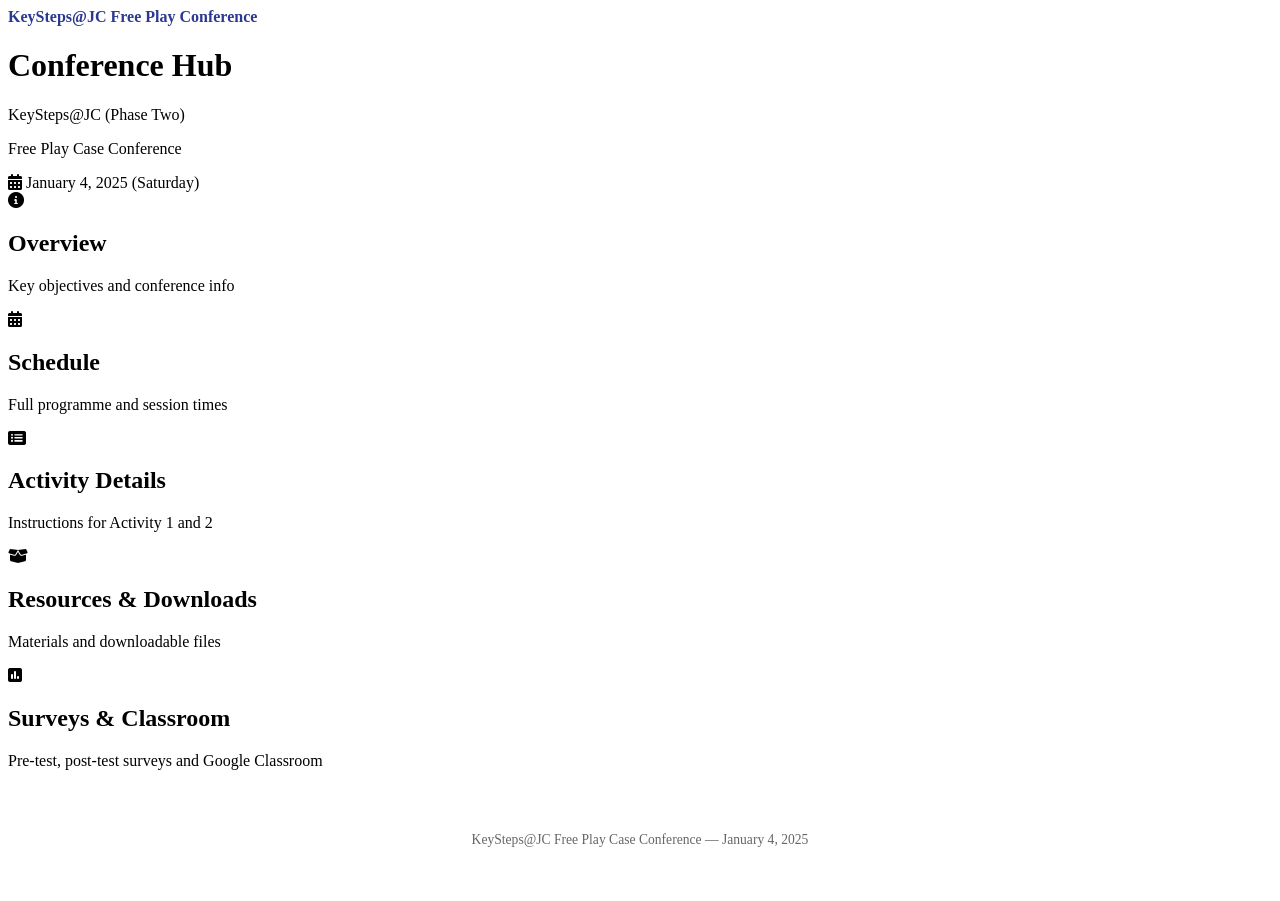
==== index.html @ d246f9ed "feat(01-01): create index.html homepage with five navigation cards - Simple site-title header (no ro" ====
<!DOCTYPE html>
<html lang="en">
<head>
    <meta charset="UTF-8">
    <meta name="viewport" content="width=device-width, initial-scale=1.0">
    <title>Free Play Case Conference — Participants</title>
    <link rel="stylesheet" href="styles/styles.css">
    <link href="https://fonts.googleapis.com/css2?family=Inter:wght@300;400;500;600&display=swap" rel="stylesheet">
    <link href="https://cdnjs.cloudflare.com/ajax/libs/font-awesome/6.0.0/css/all.min.css" rel="stylesheet">
    <style>
        .site-title {
            font-weight: 600;
            color: #2b3990;
            font-size: 1rem;
        }
        footer {
            text-align: center;
            padding: 2rem 1rem;
            color: #666;
            font-size: 0.85rem;
        }
    </style>
</head>
<body>
    <header>
        <nav>
            <div class="nav-wrapper">
                <span class="site-title">KeySteps@JC Free Play Conference</span>
            </div>
        </nav>
    </header>

    <main>
        <div class="hero">
            <h1>Conference Hub</h1>
            <p class="subtitle">KeySteps@JC (Phase Two)</p>
            <p class="subtitle">Free Play Case Conference</p>
            <div class="date-info">
                <i class="fas fa-calendar-alt"></i>
                January 4, 2025 (Saturday)
            </div>
        </div>

        <div class="dashboard-grid">
            <div class="card" data-section="overview">
                <i class="fas fa-info-circle"></i>
                <h2>Overview</h2>
                <p>Key objectives and conference info</p>
            </div>
            <div class="card" data-section="schedule">
                <i class="fas fa-calendar-alt"></i>
                <h2>Schedule</h2>
                <p>Full programme and session times</p>
            </div>
            <div class="card" data-section="activity-details">
                <i class="fas fa-list-alt"></i>
                <h2>Activity Details</h2>
                <p>Instructions for Activity 1 and 2</p>
            </div>
            <div class="card" data-section="resources">
                <i class="fas fa-box-open"></i>
                <h2>Resources &amp; Downloads</h2>
                <p>Materials and downloadable files</p>
            </div>
            <div class="card surveys-card" data-section="surveys">
                <i class="fas fa-poll"></i>
                <h2>Surveys &amp; Classroom</h2>
                <p>Pre-test, post-test surveys and Google Classroom</p>
            </div>
        </div>
    </main>

    <footer>
        <p>KeySteps@JC Free Play Case Conference — January 4, 2025</p>
    </footer>

    <script>
        document.querySelectorAll('.card').forEach(card => {
            card.addEventListener('click', function() {
                const routes = {
                    'overview': 'pages/overview.html',
                    'schedule': 'pages/schedule.html',
                    'activity-details': 'pages/activity_details.html',
                    'resources': 'pages/resources.html',
                    'surveys': 'pages/surveys.html'
                };
                const dest = routes[this.dataset.section];
                if (dest) window.location.href = dest;
            });
        });
    </script>
</body>
</html>
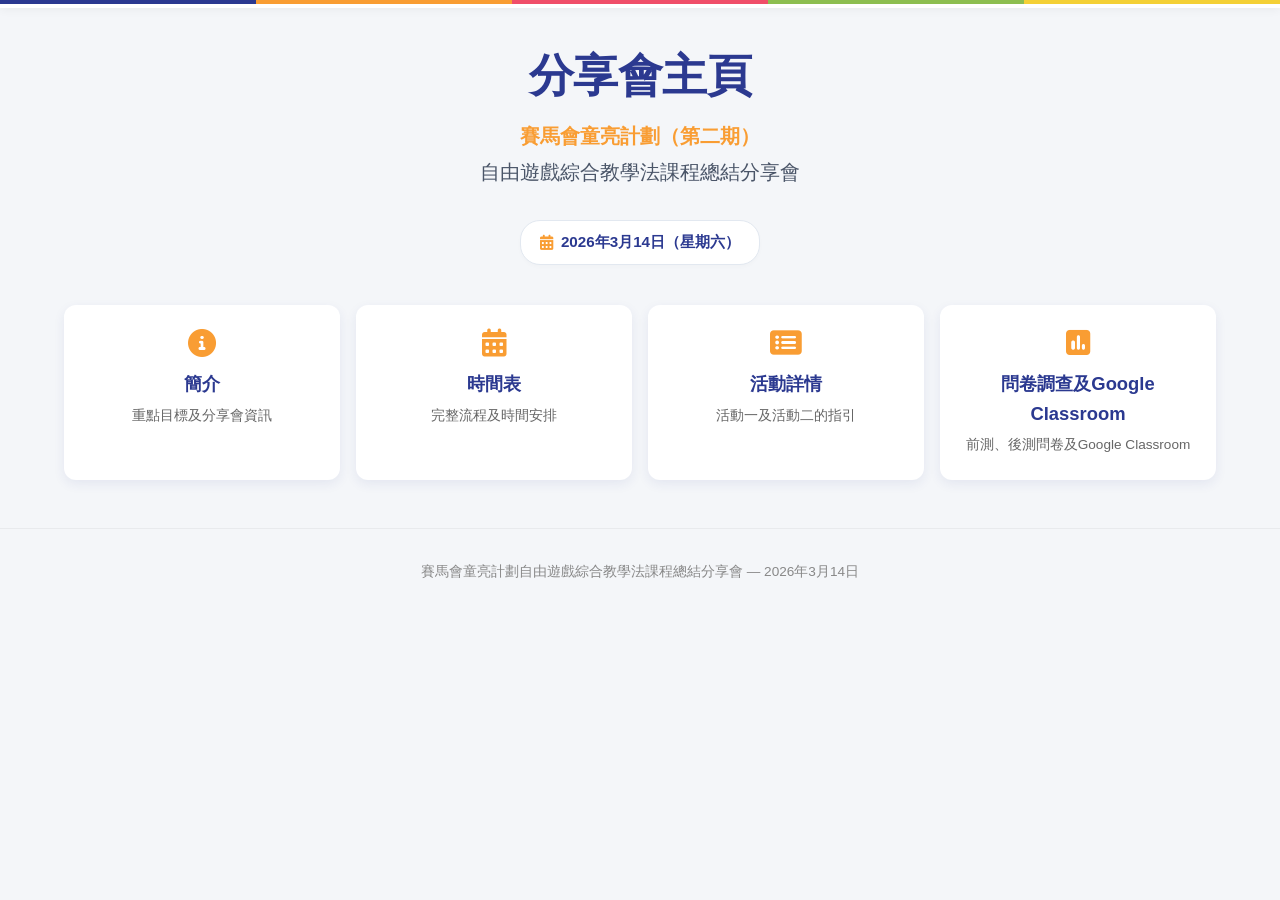
==== commit 55357ff8: "feat: remove surveys card styles and adjust layout for consistency" ====
--- a/index.html
+++ b/index.html
@@ -1,9 +1,9 @@
 <!DOCTYPE html>
-<html lang="en">
+<html lang="zh-Hant-HK">
 <head>
     <meta charset="UTF-8">
     <meta name="viewport" content="width=device-width, initial-scale=1.0">
-    <title>Free Play Case Conference — Participants</title>
+    <title>自由遊戲綜合教學法課程總結分享會 — 參加者</title>
     <link rel="stylesheet" href="styles/styles.css">
     <link href="https://fonts.googleapis.com/css2?family=Inter:wght@300;400;500;600&display=swap" rel="stylesheet">
     <link href="https://cdnjs.cloudflare.com/ajax/libs/font-awesome/6.0.0/css/all.min.css" rel="stylesheet">
@@ -13,65 +13,53 @@
             color: #2b3990;
             font-size: 1rem;
         }
-        footer {
-            text-align: center;
-            padding: 2rem 1rem;
-            color: #666;
-            font-size: 0.85rem;
-        }
-    </style>
+</style>
 </head>
 <body>
     <header>
         <nav>
-            <div class="nav-wrapper">
-                <span class="site-title">KeySteps@JC Free Play Conference</span>
-            </div>
+            <div class="nav-wrapper"></div>
         </nav>
     </header>
 
     <main>
         <div class="hero">
-            <h1>Conference Hub</h1>
-            <p class="subtitle">KeySteps@JC (Phase Two)</p>
-            <p class="subtitle">Free Play Case Conference</p>
+            <h1>分享會主頁</h1>
+            <p class="subtitle">賽馬會童亮計劃（第二期）</p>
+            <p class="subtitle">自由遊戲綜合教學法課程總結分享會</p>
             <div class="date-info">
                 <i class="fas fa-calendar-alt"></i>
-                January 4, 2025 (Saturday)
+                2026年3月14日（星期六）
             </div>
         </div>
 
         <div class="dashboard-grid">
             <div class="card" data-section="overview">
                 <i class="fas fa-info-circle"></i>
-                <h2>Overview</h2>
-                <p>Key objectives and conference info</p>
+                <h2>簡介</h2>
+                <p>重點目標及分享會資訊</p>
             </div>
             <div class="card" data-section="schedule">
                 <i class="fas fa-calendar-alt"></i>
-                <h2>Schedule</h2>
-                <p>Full programme and session times</p>
+                <h2>時間表</h2>
+                <p>完整流程及時間安排</p>
             </div>
             <div class="card" data-section="activity-details">
                 <i class="fas fa-list-alt"></i>
-                <h2>Activity Details</h2>
-                <p>Instructions for Activity 1 and 2</p>
+                <h2>活動詳情</h2>
+                <p>活動一及活動二的指引</p>
             </div>
-            <div class="card" data-section="resources">
-                <i class="fas fa-box-open"></i>
-                <h2>Resources &amp; Downloads</h2>
-                <p>Materials and downloadable files</p>
-            </div>
-            <div class="card surveys-card" data-section="surveys">
+            <div class="card" data-section="surveys">
                 <i class="fas fa-poll"></i>
-                <h2>Surveys &amp; Classroom</h2>
-                <p>Pre-test, post-test surveys and Google Classroom</p>
+                <h2>問卷調查及Google Classroom</h2>
+                <p>前測、後測問卷及Google Classroom</p>
             </div>
         </div>
+
     </main>
 
     <footer>
-        <p>KeySteps@JC Free Play Case Conference — January 4, 2025</p>
+        <p>賽馬會童亮計劃自由遊戲綜合教學法課程總結分享會 — 2026年3月14日</p>
     </footer>
 
     <script>
@@ -81,7 +69,6 @@
                     'overview': 'pages/overview.html',
                     'schedule': 'pages/schedule.html',
                     'activity-details': 'pages/activity_details.html',
-                    'resources': 'pages/resources.html',
                     'surveys': 'pages/surveys.html'
                 };
                 const dest = routes[this.dataset.section];
--- a/styles/styles.css
+++ b/styles/styles.css
@@ -0,0 +1,468 @@
+:root {
+    --brand-navy: #2b3990;
+    --brand-orange: #f99d33;
+    --brand-pink: #f04e69;
+    --brand-green: #8dbe50;
+    --brand-yellow: #f4d036;
+
+    --primary-color: var(--brand-navy);
+    --secondary-color: var(--brand-orange);
+    --background-color: #f4f6f9;
+    --card-hover-color: #fffcf5;
+    --text-color: #2c3e50;
+    --card-shadow: 0 4px 12px rgba(43, 57, 144, 0.08);
+}
+
+* {
+    margin: 0;
+    padding: 0;
+    box-sizing: border-box;
+}
+
+body {
+    font-family: 'Inter', sans-serif;
+    background-color: var(--background-color);
+    color: var(--text-color);
+    line-height: 1.6;
+}
+
+header {
+    background-color: white;
+    padding: 0.25rem 1rem;
+    box-shadow: 0 2px 10px rgba(0, 0, 0, 0.05);
+    position: sticky;
+    top: 0;
+    z-index: 100;
+}
+
+header::before {
+    content: '';
+    position: absolute;
+    top: 0;
+    left: 0;
+    right: 0;
+    height: 4px;
+    background: linear-gradient(90deg,
+        var(--brand-navy) 0%, var(--brand-navy) 20%,
+        var(--brand-orange) 20%, var(--brand-orange) 40%,
+        var(--brand-pink) 40%, var(--brand-pink) 60%,
+        var(--brand-green) 60%, var(--brand-green) 80%,
+        var(--brand-yellow) 80%, var(--brand-yellow) 100%
+    );
+}
+
+nav {
+    max-width: 1200px;
+    margin: 0 auto;
+    display: flex;
+    justify-content: flex-end;
+}
+
+/* Sub-page nav layout */
+.nav-wrapper {
+    max-width: 1200px;
+    margin: 0 auto;
+    display: flex;
+    align-items: center;
+    justify-content: space-between;
+    gap: 1rem;
+}
+
+.back-button {
+    display: inline-flex;
+    align-items: center;
+    gap: 0.5rem;
+    color: var(--brand-navy);
+    text-decoration: none;
+    font-weight: 600;
+    font-size: 0.95rem;
+    padding: 0.4rem 0.75rem;
+    border-radius: 6px;
+    transition: background 0.2s, color 0.2s;
+    white-space: nowrap;
+}
+
+.back-button:hover {
+    background: var(--background-color);
+    color: var(--brand-orange);
+}
+
+.back-button i {
+    font-size: 0.9em;
+}
+
+/* Sub-page content wrapper */
+.content-wrapper {
+    max-width: 1200px;
+    margin: 0 auto;
+    padding: 2rem;
+}
+
+/* Sub-page header / title block */
+.page-header {
+    text-align: center;
+    padding: 2.5rem 1rem 1.5rem;
+}
+
+.page-header h1 {
+    font-size: 2.2rem;
+    font-weight: 800;
+    color: var(--brand-navy);
+    margin-bottom: 0.4rem;
+    letter-spacing: -0.3px;
+}
+
+.page-header h1 i {
+    color: var(--brand-orange);
+    margin-right: 0.5rem;
+}
+
+.page-header .subtitle {
+    font-size: 1.05rem;
+    color: var(--brand-orange);
+    font-weight: 600;
+    margin-bottom: 0.2rem;
+}
+
+.page-header .subtitle:nth-of-type(2) {
+    color: #4a5568;
+    font-weight: 500;
+}
+
+.page-header .date-info {
+    display: inline-flex;
+    align-items: center;
+    gap: 0.4rem;
+    margin-top: 0.75rem;
+    color: var(--brand-navy);
+    font-weight: 600;
+    font-size: 0.9rem;
+    padding: 0.5rem 1rem;
+    background: white;
+    border: 1px solid #e2e8f0;
+    border-radius: 20px;
+    box-shadow: 0 2px 4px rgba(0,0,0,0.04);
+}
+
+.page-header .date-info i {
+    color: var(--brand-orange);
+}
+
+.hero {
+    text-align: center;
+    padding: 2rem 1rem 1rem;
+    position: relative;
+    background: transparent;
+    margin-bottom: 0.5rem;
+}
+
+.hero h1 {
+    font-size: 2.8rem;
+    font-weight: 800;
+    color: var(--brand-navy);
+    margin-bottom: 0.5rem;
+    letter-spacing: -0.5px;
+}
+
+.hero .subtitle {
+    font-size: 1.25rem;
+    color: var(--brand-orange);
+    font-weight: 600;
+    margin-bottom: 0.25rem;
+}
+
+.hero .subtitle:nth-of-type(2) {
+    color: #4a5568;
+    font-weight: 500;
+    margin-bottom: 1.5rem;
+}
+
+.hero .date-info {
+    color: var(--brand-navy);
+    font-weight: 600;
+    font-size: 0.95rem;
+    padding: 0.6rem 1.2rem;
+    background: white;
+    border: 1px solid #e2e8f0;
+    border-radius: 20px;
+    display: inline-flex;
+    align-items: center;
+    margin-top: 0.5rem;
+    box-shadow: 0 2px 4px rgba(0,0,0,0.02);
+}
+
+.hero .date-info i {
+    margin-right: 0.5rem;
+    color: var(--brand-orange);
+}
+
+.dashboard-grid {
+    max-width: 1200px;
+    margin: 0 auto;
+    padding: 1rem 1.5rem;
+    display: grid;
+    grid-template-columns: repeat(auto-fit, minmax(220px, 1fr));
+    gap: 1rem;
+}
+
+.card {
+    background: white;
+    padding: 1.5rem 1rem;
+    border-radius: 12px;
+    box-shadow: var(--card-shadow);
+    cursor: pointer;
+    transition: transform 0.2s, box-shadow 0.2s, background-color 0.2s;
+    text-align: center;
+}
+
+.card:hover {
+    transform: translateY(-4px);
+    box-shadow: 0 8px 24px rgba(43, 57, 144, 0.15);
+    background-color: var(--card-hover-color);
+}
+
+.card i {
+    font-size: 1.75rem;
+    color: var(--brand-orange);
+    margin-bottom: 0.75rem;
+}
+
+.card h2 {
+    margin-bottom: 0.4rem;
+    color: var(--brand-navy);
+    font-size: 1.15rem;
+}
+
+.card p {
+    color: #666;
+    font-size: 0.85rem;
+}
+
+@media (max-width: 768px) {
+    .hero {
+        padding: 1.25rem 1rem 0.75rem;
+    }
+
+    .hero h1 {
+        font-size: 1.9rem;
+    }
+
+    .hero .subtitle {
+        font-size: 1rem;
+    }
+
+    .dashboard-grid {
+        grid-template-columns: repeat(2, 1fr);
+        padding: 0.75rem;
+        gap: 0.625rem;
+    }
+
+    .card {
+        padding: 1rem 0.75rem;
+    }
+
+    .card i {
+        font-size: 1.4rem;
+        margin-bottom: 0.5rem;
+    }
+
+    .card h2 {
+        font-size: 0.9rem;
+        margin-bottom: 0;
+    }
+
+    .card p {
+        display: none;
+    }
+
+    .content-wrapper {
+        padding: 1rem;
+    }
+}
+
+/* Button styles */
+.btn {
+    padding: 8px 16px;
+    border: none;
+    border-radius: 4px;
+    cursor: pointer;
+    font-size: 14px;
+    transition: all 0.2s;
+}
+
+.btn-primary {
+    background: var(--brand-orange);
+    color: white;
+    font-weight: 700;
+    border-radius: 8px;
+    padding: 12px 24px;
+    box-shadow: 0 4px 12px rgba(249, 157, 51, 0.3);
+    font-size: 1.1rem;
+    text-transform: uppercase;
+    letter-spacing: 0.5px;
+    border: 2px solid var(--brand-orange);
+}
+
+.btn-primary:hover {
+    background: var(--brand-pink);
+    box-shadow: 0 6px 12px rgba(240, 78, 105, 0.3);
+    transform: translateY(-2px);
+}
+
+.btn-secondary {
+    background: #e2e8f0;
+    color: #2b3990;
+}
+
+.btn-secondary:hover {
+    background: #cbd5e0;
+}
+
+/* Info card */
+.info-card {
+    background: white;
+    border-radius: 12px;
+    padding: 24px;
+    box-shadow: 0 4px 6px rgba(0, 0, 0, 0.1);
+    transition: transform 0.2s ease, box-shadow 0.2s ease;
+}
+
+.info-card h2 {
+    color: #2b3990;
+    font-size: 1.5rem;
+    margin-bottom: 20px;
+    padding-bottom: 12px;
+    border-bottom: 2px solid #e9ecef;
+    display: flex;
+    align-items: center;
+    gap: 12px;
+}
+
+.info-card h2 i {
+    color: #f99d33;
+}
+
+/* Details grid */
+.details-grid {
+    display: grid;
+    grid-template-columns: repeat(auto-fit, minmax(280px, 1fr));
+    gap: 1.5rem;
+    margin-top: 1.5rem;
+}
+
+.detail-item {
+    background: white;
+    border-radius: 12px;
+    padding: 1.5rem;
+    box-shadow: var(--card-shadow);
+}
+
+/* Timeline styles */
+.timeline-section {
+    margin-bottom: 32px;
+}
+
+.timeline-section:last-child {
+    margin-bottom: 0;
+}
+
+.timeline-item::before {
+    content: '';
+    position: absolute;
+    left: 100px;
+    top: 0;
+    bottom: -2rem;
+    width: 3px;
+    background-color: var(--brand-orange);
+    z-index: 1;
+}
+
+.event-details::before {
+    content: '';
+    position: absolute;
+    left: -1.5rem;
+    top: 1.5rem;
+    width: 1.25rem;
+    height: 1.25rem;
+    background-color: var(--brand-pink);
+    border: 3px solid white;
+    border-radius: 50%;
+    z-index: 2;
+    box-shadow: 0 0 0 2px var(--brand-pink);
+}
+
+.timeline-item.break .event-details::before {
+    background-color: var(--brand-yellow);
+    box-shadow: 0 0 0 2px var(--brand-yellow);
+}
+
+.timeline-item.pre-event .event-details::before {
+    background-color: var(--brand-green);
+    box-shadow: 0 0 0 2px var(--brand-green);
+}
+
+.event-details h3 {
+    color: var(--brand-navy);
+    font-size: 1.4rem;
+    margin-bottom: 0.5rem;
+}
+
+/* ─── Footer ───────────────────────────────────────── */
+footer {
+    text-align: center;
+    padding: 2rem 1rem;
+    color: #888;
+    font-size: 0.85rem;
+    border-top: 1px solid #e8eaed;
+    margin-top: 2rem;
+}
+
+/* ─── Shared sub-page grid / card ──────────────────── */
+.page-grid {
+    display: grid;
+    grid-template-columns: repeat(auto-fit, minmax(300px, 1fr));
+    gap: 1.5rem;
+    max-width: 1200px;
+    margin: 0 auto;
+    padding: 1.5rem;
+}
+
+.page-card {
+    background: white;
+    border-radius: 12px;
+    padding: 1.5rem;
+    box-shadow: var(--card-shadow);
+    transition: transform 0.2s, box-shadow 0.2s;
+    display: flex;
+    flex-direction: column;
+    gap: 1rem;
+}
+
+.page-card:hover {
+    transform: translateY(-2px);
+    box-shadow: 0 8px 20px rgba(43, 57, 144, 0.12);
+}
+
+.page-card h2,
+.page-card h3 {
+    color: var(--brand-navy);
+    font-size: 1.2rem;
+    margin: 0;
+    padding-bottom: 0.75rem;
+    border-bottom: 2px solid #f1f3f4;
+    display: flex;
+    align-items: center;
+    gap: 0.6rem;
+}
+
+.page-card h2 i,
+.page-card h3 i {
+    color: var(--brand-orange);
+}
+
+@media (max-width: 768px) {
+    .page-grid {
+        grid-template-columns: 1fr;
+        padding: 1rem;
+    }
+}
